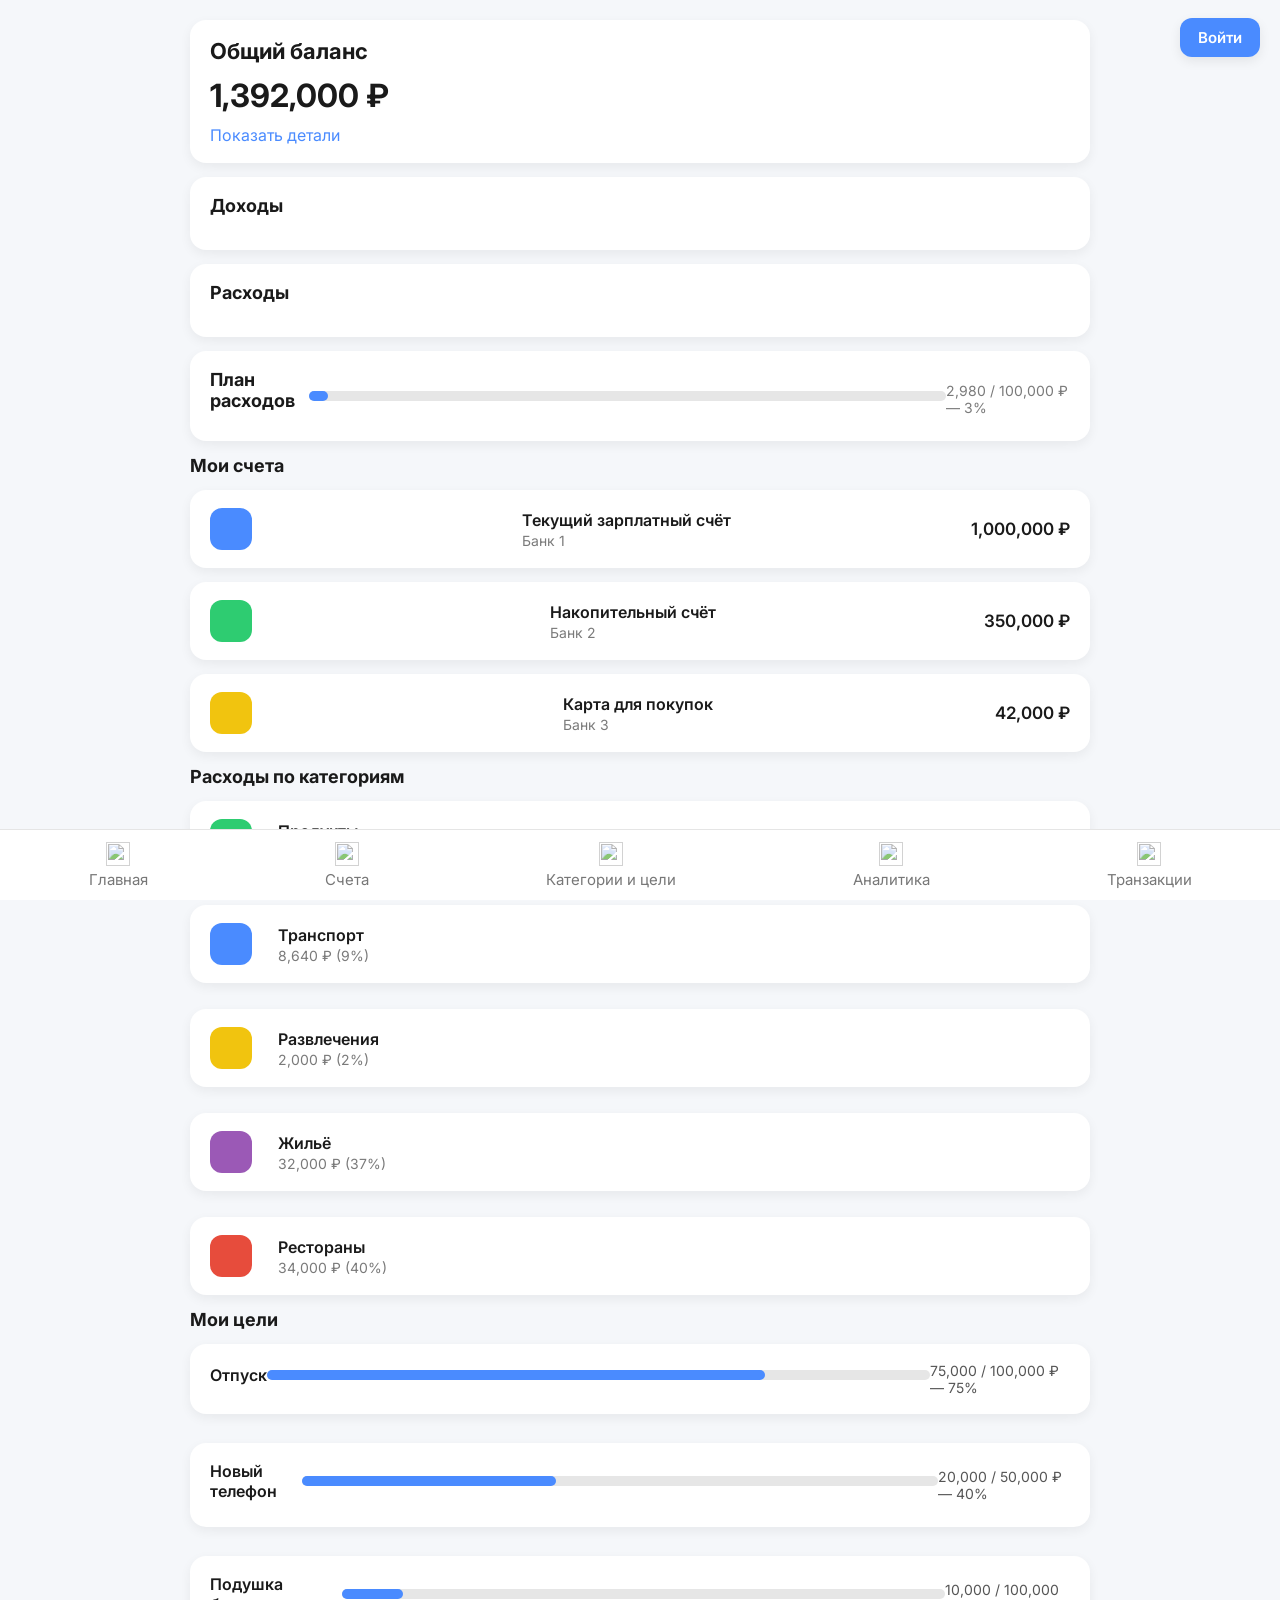
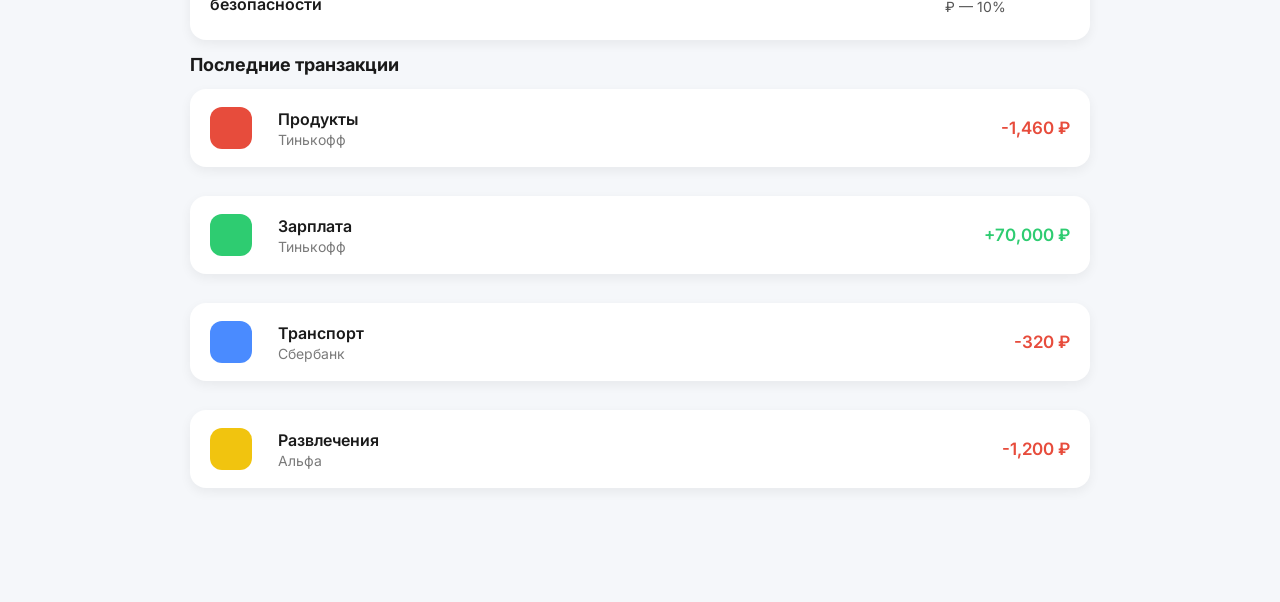
==== index.html @ 8734b069 "Add files via upload" ====
<!DOCTYPE html>
<html lang="ru">
<head>
    <meta charset="UTF-8">
    <title>Главная</title>
    <link rel="stylesheet" href="style.css">
    <link href="https://fonts.googleapis.com/css2?family=Inter:wght@400;500;600;700&display=swap" rel="stylesheet">
</head>

<body data-page="home">

    <div class="page-content">

        <!-- Общий баланс -->
        <section class="card section">
            <div>
                <h2>Общий баланс</h2>
                <div class="balance-value" style="font-size:32px; font-weight:700;"></div>
                <div class="balance-link" style="color:var(--blue); margin-top:6px;">Показать детали</div>
            </div>
        </section>

        <!-- Доходы / Расходы -->
        <section class="section">
            <div class="card" style="flex-direction:column; align-items:flex-start;">
                <h3>Доходы</h3>
                <div class="value green" style="font-size:24px; font-weight:700;"></div>
                <div class="percent up text-muted"></div>
            </div>

            <div class="card" style="flex-direction:column; align-items:flex-start; margin-top:14px;">
                <h3>Расходы</h3>
                <div class="value red" style="font-size:24px; font-weight:700;"></div>
                <div class="percent down text-muted"></div>
            </div>
        </section>

        <!-- План расходов -->
        <section class="card section">
            <h3>План расходов</h3>
            <div class="plan-line" style="margin-top:10px;">
                <div class="plan-fill"></div>
            </div>
            <div class="plan-text text-muted" style="margin-top:6px;"></div>
        </section>

        <!-- Мои счета -->
        <section class="section">
            <h3 style="margin-bottom:14px;">Мои счета</h3>
            <div class="accounts-short"></div>
        </section>

        <!-- Категории -->
        <section class="section">
            <h3 style="margin-bottom:14px;">Расходы по категориям</h3>
            <div class="categories-list"></div>
        </section>

        <!-- Цели -->
        <section class="section">
            <h3 style="margin-bottom:14px;">Мои цели</h3>
            <div class="goals-list"></div>
        </section>

        <!-- Последние транзакции -->
        <section class="section">
            <h3 style="margin-bottom:14px;">Последние транзакции</h3>
            <div class="transactions-list"></div>
        </section>

    </div>

    <!-- Новый navbar -->
    <div id="navbar"></div>

    <script src="script.js"></script>
    <script>
        fetch("components/navbar.html")
            .then(res => res.text())
            .then(html => {
                document.getElementById("navbar").innerHTML = html;
            });
    </script>

</body>
</html>
---- style.css ----
:root {
    /* Основные цвета */
    --blue: #4A8BFF;
    --green: #2ECC71;
    --yellow: #F1C40F;
    --red: #E74C3C;
    --purple: #9B59B6;

    /* Текст */
    --text-main: #1A1A1A;
    --text-muted: #7A7A7A;

    /* Фон */
    --bg: #F5F7FA;
    --white: #FFFFFF;

    /* Тени */
    --shadow-sm: 0 2px 6px rgba(0,0,0,0.05);
    --shadow-md: 0 4px 12px rgba(0,0,0,0.08);
    --shadow-lg: 0 6px 16px rgba(0,0,0,0.12);

    /* Скругления */
    --radius-sm: 10px;
    --radius-md: 14px;
    --radius-lg: 16px;

    /* Отступы */
    --space-xs: 6px;
    --space-sm: 10px;
    --space-md: 16px;
    --space-lg: 22px;
    --space-xl: 28px;
}

/* БАЗОВЫЕ СТИЛИ */

body {
    margin: 0;
    padding: 0;
    font-family: "Inter", sans-serif;
    background: #f2f4f7;
    color: #222;
}

.page-content {
    padding: 20px;
    padding-bottom: 100px;
    max-width: 900px;
    margin: 0 auto;
}

.block {
    background: #ffffff;
    padding: 20px;
    border-radius: 16px;
    margin-bottom: 20px;
    box-shadow: 0 4px 12px rgba(0,0,0,0.05);
}

.block h2,
.block h3 {
    margin: 0 0 12px 0;
    font-size: 20px;
    font-weight: 600;
}

/* НИЖНЕЕ МЕНЮ (NAVBAR) */

.bottom-nav {
    position: fixed;
    bottom: 0;
    left: 0;
    width: 100%;
    height: 70px;
    background: #ffffff;
    border-top: 1px solid #e5e5e5;
    display: flex;
    justify-content: space-around;
    align-items: center;
    z-index: 100;
}

.nav-item {
    display: flex;
    flex-direction: column;
    align-items: center;
    text-decoration: none;
    color: #777;
    font-size: 13px;
}

.nav-item.active {
    color: #4a8bff;
}

.nav-icon {
    width: 24px;
    height: 24px;
    margin-bottom: 4px;
    opacity: 0.7;
}

.nav-item.active .nav-icon {
    opacity: 1;
}

/* ГЛАВНАЯ СТРАНИЦА */

/* Общий баланс */
.balance-block {
    text-align: center;
}

.balance-value {
    font-size: 32px;
    font-weight: 700;
    margin: 10px 0;
}

.balance-link {
    color: #4a8bff;
    font-size: 16px;
    cursor: pointer;
}

/* Доходы и расходы */
.income-expense {
    display: flex;
    justify-content: space-between;
    gap: 20px;
}

.income, .expense {
    width: 48%;
}

.value {
    font-size: 24px;
    font-weight: 700;
}

.green {
    color: #2ecc71;
}

.red {
    color: #e74c3c;
}

.percent {
    font-size: 16px;
    margin-top: 4px;
}

.up {
    color: #2ecc71;
}

.down {
    color: #e74c3c;
}

/* План расходов */
.plan-line {
    width: 100%;
    height: 10px;
    background: #e6e6e6;
    border-radius: 10px;
    margin: 10px 0;
}

.plan-fill {
    height: 10px;
    background: #4a8bff;
    border-radius: 10px;
}

.plan-text {
    font-size: 14px;
    color: #555;
}

/* Мои счета */
.account-card {
    display: flex;
    align-items: center;
    background: #f7f9ff;
    padding: 15px;
    border-radius: 12px;
    margin-bottom: 12px;
}

.acc-icon {
    width: 40px;
    height: 40px;
    border-radius: 12px;
    margin-right: 15px;
}

.acc-icon.blue { background: #4a8bff; }
.acc-icon.green { background: #2ecc71; }
.acc-icon.yellow { background: #f1c40f; }

.acc-info {
    flex-grow: 1;
}

.acc-title {
    font-weight: 600;
}

.acc-bank {
    font-size: 14px;
    color: #777;
}

.acc-value {
    font-weight: 700;
}

/* Категории */
.cat-item {
    display: flex;
    justify-content: space-between;
    padding: 8px 0;
    border-bottom: 1px solid #eee;
}

.cat-item:last-child {
    border-bottom: none;
}

/* Цели */
.goal-card {
    background: #f7f9ff;
    padding: 15px;
    border-radius: 12px;
    margin-bottom: 12px;
}

.goal-title {
    font-weight: 600;
    margin-bottom: 8px;
}

.goal-progress {
    width: 100%;
    height: 10px;
    background: #e6e6e6;
    border-radius: 10px;
    margin-bottom: 8px;
}

.goal-fill {
    height: 10px;
    background: #4a8bff;
    border-radius: 10px;
}

.goal-text {
    font-size: 14px;
    color: #555;
}

/* Последние транзакции */
.tr-item {
    display: flex;
    justify-content: space-between;
    padding: 10px 0;
    border-bottom: 1px solid #eee;
}

.tr-item:last-child {
    border-bottom: none;
}

/* ЛОГИН РЕГИСТРАЦИЯ */

.auth-page {
    background: #f2f4f7;
    height: 100vh;
    display: flex;
    justify-content: center;
    align-items: center;
}

.auth-container {
    width: 900px;
    background: #fff;
    border-radius: 20px;
    display: flex;
    overflow: hidden;
    box-shadow: 0 4px 20px rgba(0,0,0,0.1);
}

.auth-left {
    width: 50%;
    padding: 40px;
}

.auth-right {
    width: 50%;
    background: #4a8bff;
    color: #fff;
    padding: 40px;
    text-align: center;
}

.auth-title {
    font-size: 28px;
    font-weight: 700;
}

.auth-subtitle {
    margin-bottom: 20px;
}

.auth-tabs {
    display: flex;
    gap: 20px;
    margin-bottom: 20px;
}

.auth-tab {
    font-size: 16px;
    color: #777;
    cursor: pointer;
}

.auth-tab.active {
    color: #4a8bff;
    font-weight: 600;
}

.auth-form label {
    display: block;
    margin-top: 15px;
    font-size: 14px;
}

.auth-form input {
    width: 100%;
    padding: 12px;
    border-radius: 10px;
    border: 1px solid #ddd;
    margin-top: 5px;
}

.auth-btn {
    width: 100%;
    padding: 14px;
    background: #4a8bff;
    color: #fff;
    border: none;
    border-radius: 12px;
    margin-top: 20px;
    cursor: pointer;
    font-size: 16px;
}

.auth-btn:hover {
    background: #3a78e0;
}

.login-btn-top {
    position: fixed;
    top: 18px;
    right: 20px;
    z-index: 999;

    background: var(--blue);
    color: #fff;
    padding: 10px 18px;
    border-radius: 12px;

    font-size: 15px;
    font-weight: 600;
    text-decoration: none;

    box-shadow: var(--shadow-md);
    transition: 0.2s ease;
}

.login-btn-top:hover {
    background: #3A78E0;
    box-shadow: var(--shadow-lg);
}

/* На страницах логина/регистрации кнопку скрываем */
.auth-page .login-btn-top {
    display: none;
}


/* СТРАНИЦА СЧЕТА (accounts.html) */

.page-title {
    font-size: 26px;
    font-weight: 700;
    margin-bottom: 20px;
}

.accounts-list {
    display: flex;
    flex-direction: column;
    gap: 15px;
}

.account-card {
    display: flex;
    align-items: center;
    background: #f7f9ff;
    padding: 15px;
    border-radius: 12px;
    margin-bottom: 12px;
}

.acc-icon {
    width: 40px;
    height: 40px;
    border-radius: 12px;
    margin-right: 15px;
}

.acc-icon.blue { background: #4a8bff; }
.acc-icon.green { background: #2ecc71; }
.acc-icon.yellow { background: #f1c40f; }

.acc-info {
    flex-grow: 1;
}

.acc-title {
    font-weight: 600;
}

.acc-bank {
    font-size: 14px;
    color: #777;
}

.acc-value {
    font-weight: 700;
}

/* СТРАНИЦА КАТЕГОРИИ И ЦЕЛИ */

/* Заголовок страницы */
.page-title {
    font-size: 26px;
    font-weight: 700;
    margin-bottom: 20px;
}

/* Контейнер категорий */
.categories-list {
    display: flex;
    flex-direction: column;
    gap: 12px;
}

/* Элемент категории */
.category-card {
    background: #ffffff;
    padding: 15px;
    border-radius: 14px;
    display: flex;
    justify-content: space-between;
    align-items: center;
    box-shadow: 0 4px 12px rgba(0,0,0,0.05);
}

.category-left {
    display: flex;
    align-items: center;
    gap: 12px;
}

.category-icon {
    width: 40px;
    height: 40px;
    border-radius: 12px;
}

.category-icon.red { background: #e74c3c; }
.category-icon.green { background: #2ecc71; }
.category-icon.blue { background: #4a8bff; }
.category-icon.yellow { background: #f1c40f; }
.category-icon.purple { background: #9b59b6; }

.category-info {
    display: flex;
    flex-direction: column;
}

.category-title {
    font-size: 16px;
    font-weight: 600;
}

.category-percent {
    font-size: 14px;
    color: #777;
}

/* Цели */
.goals-list {
    display: flex;
    flex-direction: column;
    gap: 15px;
}

.goal-card {
    background: #ffffff;
    padding: 15px;
    border-radius: 14px;
    box-shadow: 0 4px 12px rgba(0,0,0,0.05);
}

.goal-title {
    font-size: 16px;
    font-weight: 600;
    margin-bottom: 8px;
}

.goal-progress {
    width: 100%;
    height: 10px;
    background: #e6e6e6;
    border-radius: 10px;
    margin-bottom: 8px;
}

.goal-fill {
    height: 10px;
    background: #4a8bff;
    border-radius: 10px;
}

.goal-text {
    font-size: 14px;
    color: #555;
}

/* СТРАНИЦА АНАЛИТИКА */

/* Заголовок страницы */
.page-title {
    font-size: 26px;
    font-weight: 700;
    margin-bottom: 20px;
}

/* Контейнер аналитики */
.analytics-block {
    display: flex;
    flex-direction: column;
    gap: 20px;
}

/* Карточка аналитики */
.analytics-card {
    background: #ffffff;
    padding: 20px;
    border-radius: 16px;
    box-shadow: 0 4px 12px rgba(0,0,0,0.05);
}

/* Заголовок блока */
.analytics-card h3 {
    margin: 0 0 12px 0;
    font-size: 20px;
    font-weight: 600;
}

/* Подписи под графиками */
.chart-info {
    font-size: 14px;
    color: #777;
    margin-top: 10px;
}

/* Легенда графиков */
.chart-legend {
    display: flex;
    gap: 15px;
    margin-top: 10px;
}

.legend-item {
    display: flex;
    align-items: center;
    gap: 6px;
    font-size: 14px;
}

.legend-color {
    width: 14px;
    height: 14px;
    border-radius: 4px;
}

.legend-green { background: #2ecc71; }
.legend-red { background: #e74c3c; }
.legend-blue { background: #4a8bff; }
.legend-yellow { background: #f1c40f; }
.legend-purple { background: #9b59b6; }

/* Карточки статистики */
.stats-grid {
    display: grid;
    grid-template-columns: repeat(2, 1fr);
    gap: 15px;
}

.stat-card {
    background: #f7f9ff;
    padding: 15px;
    border-radius: 14px;
    text-align: center;
}

.stat-title {
    font-size: 14px;
    color: #777;
}

.stat-value {
    font-size: 22px;
    font-weight: 700;
    margin-top: 6px;
}

/* Таблица категорий */
.analytics-table {
    width: 100%;
    border-collapse: collapse;
    margin-top: 10px;
}

.analytics-table th,
.analytics-table td {
    padding: 10px 0;
    border-bottom: 1px solid #eee;
    font-size: 14px;
}

.analytics-table th {
    text-align: left;
    color: #777;
    font-weight: 600;
}

.analytics-table td:last-child {
    text-align: right;
    font-weight: 600;
}

/* Прогресс-бары категорий */
.cat-progress {
    width: 100%;
    height: 8px;
    background: #e6e6e6;
    border-radius: 10px;
    margin-top: 6px;
}

.cat-fill {
    height: 8px;
    border-radius: 10px;
}

.cat-fill.green { background: #2ecc71; }
.cat-fill.red { background: #e74c3c; }
.cat-fill.blue { background: #4a8bff; }
.cat-fill.yellow { background: #f1c40f; }
.cat-fill.purple { background: #9b59b6; }

/* Графики Chart.js */
canvas {
    width: 100% !important;
    height: auto !important;
    margin-top: 10px;
}

/*  СТРАНИЦА ТРАНЗАКЦИИ */

/* Заголовок страницы */
.page-title {
    font-size: 26px;
    font-weight: 700;
    margin-bottom: 20px;
}

/* Контейнер списка транзакций */
.transactions-list {
    display: flex;
    flex-direction: column;
    gap: 15px;
}

/* Карточка транзакции */
.transaction-card {
    background: #ffffff;
    padding: 15px;
    border-radius: 14px;
    display: flex;
    justify-content: space-between;
    align-items: center;
    box-shadow: 0 4px 12px rgba(0,0,0,0.05);
}

/* Левая часть */
.transaction-left {
    display: flex;
    align-items: center;
    gap: 12px;
}

/* Иконка категории */
.transaction-icon {
    width: 40px;
    height: 40px;
    border-radius: 12px;
}

.transaction-icon.red { background: #e74c3c; }
.transaction-icon.green { background: #2ecc71; }
.transaction-icon.blue { background: #4a8bff; }
.transaction-icon.yellow { background: #f1c40f; }
.transaction-icon.purple { background: #9b59b6; }

/* Информация о транзакции */
.transaction-info {
    display: flex;
    flex-direction: column;
}

.transaction-title {
    font-size: 16px;
    font-weight: 600;
}

.transaction-subtitle {
    font-size: 14px;
    color: #777;
}

/* Сумма */
.transaction-amount {
    font-size: 18px;
    font-weight: 700;
}

.transaction-amount.red {
    color: #e74c3c;
}

.transaction-amount.green {
    color: #2ecc71;
}

/* Фильтры */
.filters-block {
    background: #ffffff;
    padding: 15px;
    border-radius: 14px;
    margin-bottom: 20px;
    box-shadow: 0 4px 12px rgba(0,0,0,0.05);
}

.filters-title {
    font-size: 18px;
    font-weight: 600;
    margin-bottom: 12px;
}

.filters-row {
    display: flex;
    gap: 10px;
}

.filter-select {
    flex: 1;
    padding: 12px;
    border-radius: 10px;
    border: 1px solid #ddd;
    background: #f7f9ff;
    font-size: 14px;
}

/* Дата */
.transaction-date {
    font-size: 14px;
    color: #999;
    margin-bottom: 6px;
}

/* Разделитель по датам */
.date-divider {
    font-size: 14px;
    font-weight: 600;
    color: #555;
    margin: 15px 0 5px 0;
}

/*  БАЗОВЫЕ КАРТОЧКИ */

.card,
.account-card,
.category-card,
.goal-card,
.transaction-card {
    background: #ffffff;
    border-radius: 16px;
    padding: 18px 20px;
    margin-bottom: 14px;

    display: flex;
    align-items: center;
    justify-content: space-between;

    box-shadow: 0 4px 12px rgba(0,0,0,0.06);
    transition: transform 0.15s ease, box-shadow 0.15s ease;
}

.card:hover,
.account-card:hover,
.category-card:hover,
.goal-card:hover,
.transaction-card:hover {
    transform: translateY(-2px);
    box-shadow: 0 6px 16px rgba(0,0,0,0.10);
}

/* ИКОНКИ */

.acc-icon,
.category-icon,
.transaction-icon {
    width: 42px;
    height: 42px;
    border-radius: 12px;
    flex-shrink: 0;
}

/* Цвета как в твоём UI */
.acc-icon.blue,
.category-icon.blue,
.transaction-icon.blue { background: #4A8BFF; }

.acc-icon.green,
.category-icon.green,
.transaction-icon.green { background: #2ECC71; }

.acc-icon.yellow,
.category-icon.yellow,
.transaction-icon.yellow { background: #F1C40F; }

.acc-icon.red,
.category-icon.red,
.transaction-icon.red { background: #E74C3C; }

.acc-icon.purple,
.category-icon.purple,
.transaction-icon.purple { background: #9B59B6; }

/* ТЕКСТ В КАРТОЧКАХ */

.account-info,
.category-info,
.transaction-info {
    margin-left: 14px;
    display: flex;
    flex-direction: column;
}

.acc-title,
.category-title,
.transaction-title {
    font-size: 16px;
    font-weight: 600;
    color: #1A1A1A;
}

.acc-bank,
.category-percent,
.transaction-subtitle {
    font-size: 14px;
    color: #7A7A7A;
    margin-top: 2px;
}

/* СУММЫ */

.acc-value,
.transaction-amount {
    font-size: 17px;
    font-weight: 600;
}

.transaction-amount.green { color: #2ECC71; }
.transaction-amount.red { color: #E74C3C; }

body {
    font-family: 'Inter', sans-serif;
    background: #F5F7FA;
    color: #1A1A1A;
    margin: 0;
    padding: 0;
}

/* Заголовки */
h1, h2, h3 {
    font-weight: 700;
    margin: 0 0 12px 0;
    color: #1A1A1A;
}

h1 { font-size: 26px; }
h2 { font-size: 22px; }
h3 { font-size: 18px; }

/* Обычный текст */
p, span, div {
    font-size: 15px;
    font-weight: 400;
}

/* Второстепенный текст */
.text-muted {
    color: #7A7A7A;
    font-size: 14px;
}

/* Жирный текст */
.text-bold {
    font-weight: 600;
}
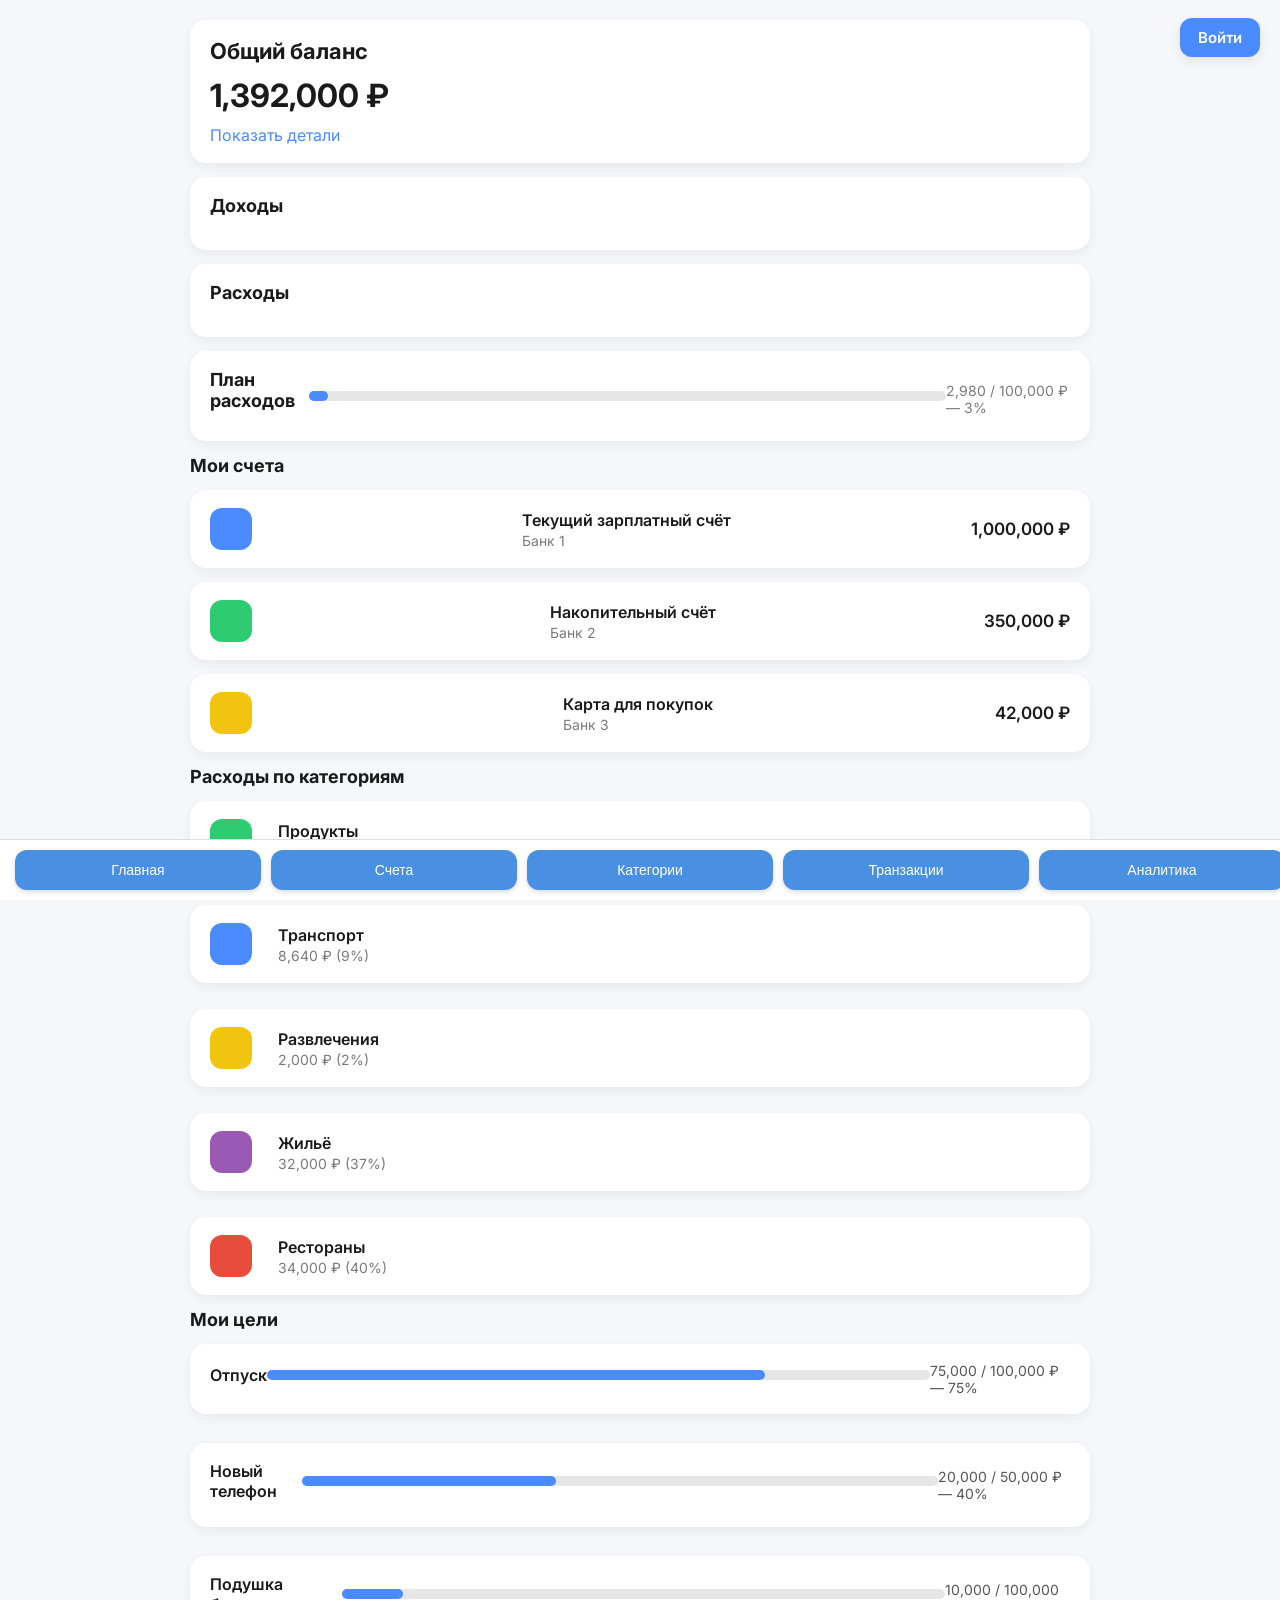
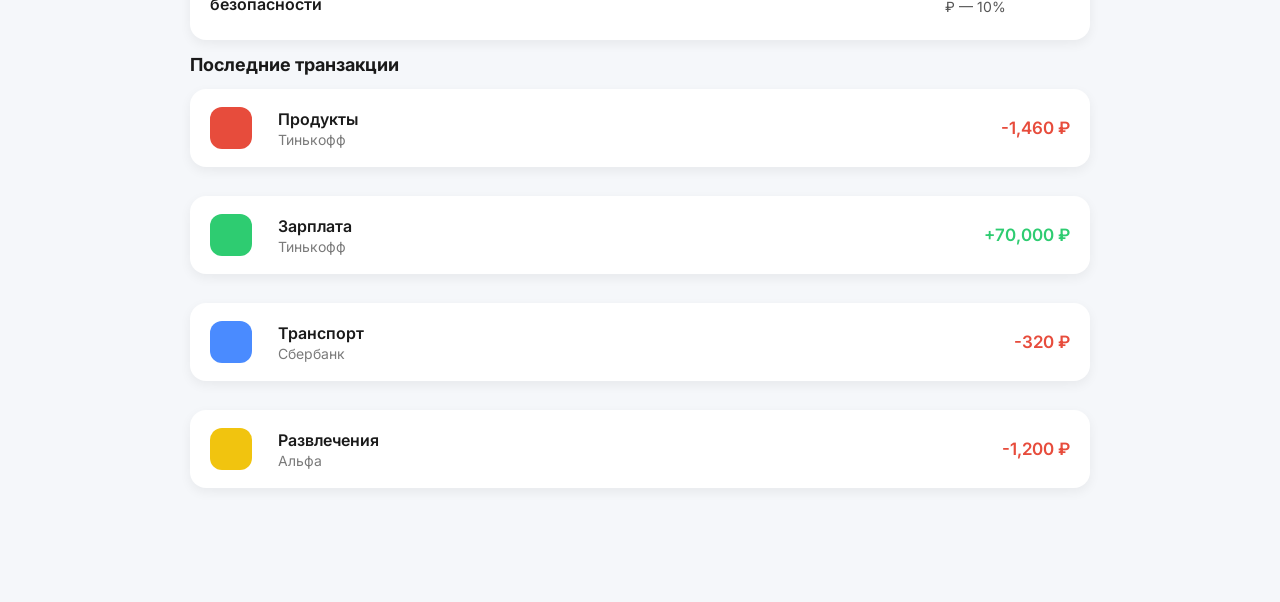
==== commit 8e21ecc3: "Add files via upload" ====
--- a/index.html
+++ b/index.html
@@ -73,14 +73,24 @@
     <!-- Новый navbar -->
     <div id="navbar"></div>
 
-    <script src="script.js"></script>
-    <script>
-        fetch("components/navbar.html")
-            .then(res => res.text())
-            .then(html => {
-                document.getElementById("navbar").innerHTML = html;
-            });
-    </script>
+<script src="script.js"></script>
+<script>
+fetch("components/navbar.html")
+    .then(res => res.text())
+    .then(html => {
+        document.getElementById("navbar").innerHTML = html;
+
+        const currentPage = document.body.dataset.page;
+        const buttons = document.querySelectorAll(".navbar button");
+
+        buttons.forEach(btn => {
+            if (btn.dataset.page === currentPage) {
+                btn.classList.add("active");
+            }
+        });
+    });
+</script>
+
 
 </body>
 </html>
--- a/style.css
+++ b/style.css
@@ -66,42 +66,34 @@
 
 /* НИЖНЕЕ МЕНЮ (NAVBAR) */
 
-.bottom-nav {
-    position: fixed;
-    bottom: 0;
-    left: 0;
-    width: 100%;
-    height: 70px;
-    background: #ffffff;
-    border-top: 1px solid #e5e5e5;
-    display: flex;
-    justify-content: space-around;
-    align-items: center;
-    z-index: 100;
-}
-
-.nav-item {
-    display: flex;
-    flex-direction: column;
-    align-items: center;
-    text-decoration: none;
-    color: #777;
-    font-size: 13px;
-}
-
-.nav-item.active {
-    color: #4a8bff;
-}
-
-.nav-icon {
-    width: 24px;
-    height: 24px;
-    margin-bottom: 4px;
-    opacity: 0.7;
-}
-
-.nav-item.active .nav-icon {
-    opacity: 1;
+.navbar {
+  position: fixed;
+  bottom: 0;
+  left: 0;
+  width: 100%;
+  display: flex;
+  justify-content: space-around;
+  background: #fff;
+  padding: 10px;
+  border-top: 1px solid #ddd;
+  z-index: 10;
+}
+
+.navbar button {
+  background: #4a90e2;
+  color: white;
+  padding: 12px 18px;
+  border-radius: 12px;
+  font-size: 14px;
+  flex: 1;
+  margin: 0 5px;
+  box-shadow: 0 2px 5px rgba(0,0,0,0.15);
+  border: none;
+  cursor: pointer;
+}
+
+.navbar button:hover {
+  background: #3a78c4;
 }
 
 /* ГЛАВНАЯ СТРАНИЦА */
@@ -844,27 +836,6 @@
     flex-shrink: 0;
 }
 
-/* Цвета как в твоём UI */
-.acc-icon.blue,
-.category-icon.blue,
-.transaction-icon.blue { background: #4A8BFF; }
-
-.acc-icon.green,
-.category-icon.green,
-.transaction-icon.green { background: #2ECC71; }
-
-.acc-icon.yellow,
-.category-icon.yellow,
-.transaction-icon.yellow { background: #F1C40F; }
-
-.acc-icon.red,
-.category-icon.red,
-.transaction-icon.red { background: #E74C3C; }
-
-.acc-icon.purple,
-.category-icon.purple,
-.transaction-icon.purple { background: #9B59B6; }
-
 /* ТЕКСТ В КАРТОЧКАХ */
 
 .account-info,
@@ -936,4 +907,4 @@
 /* Жирный текст */
 .text-bold {
     font-weight: 600;
-}+}
